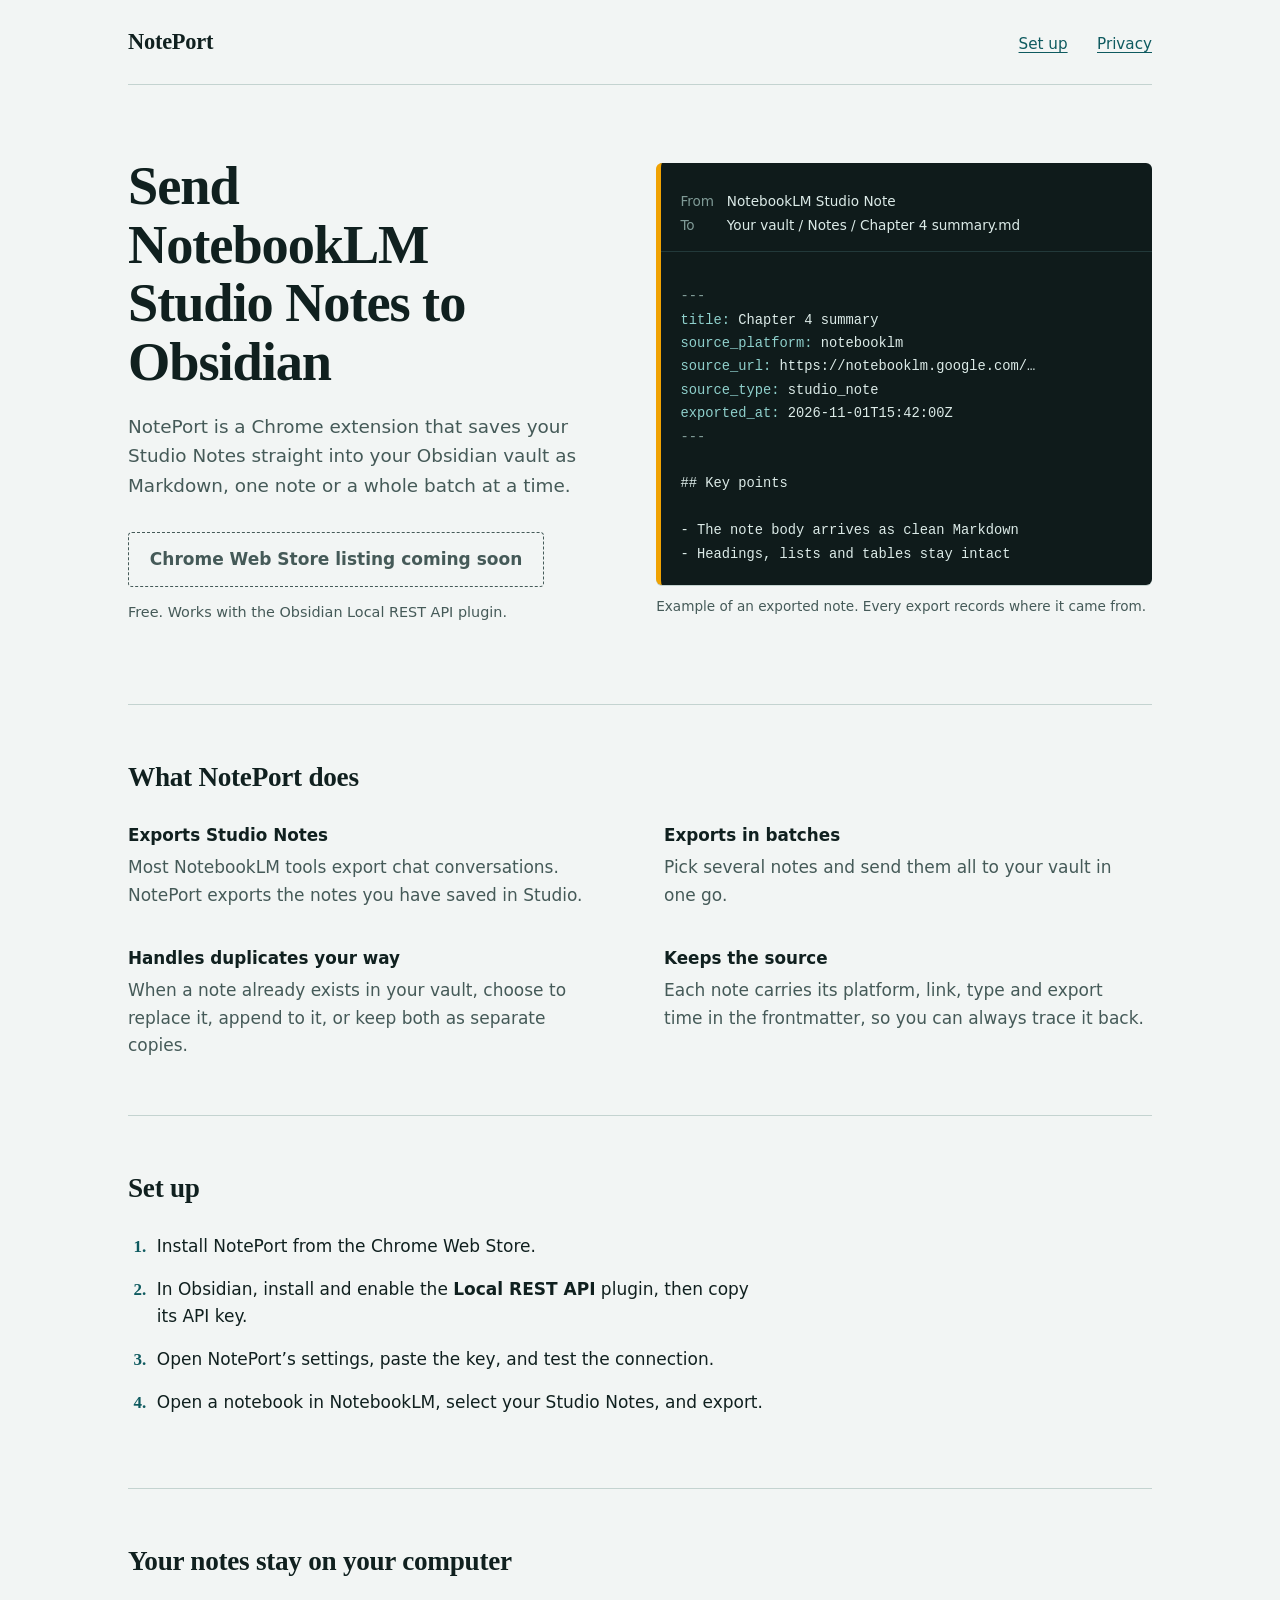
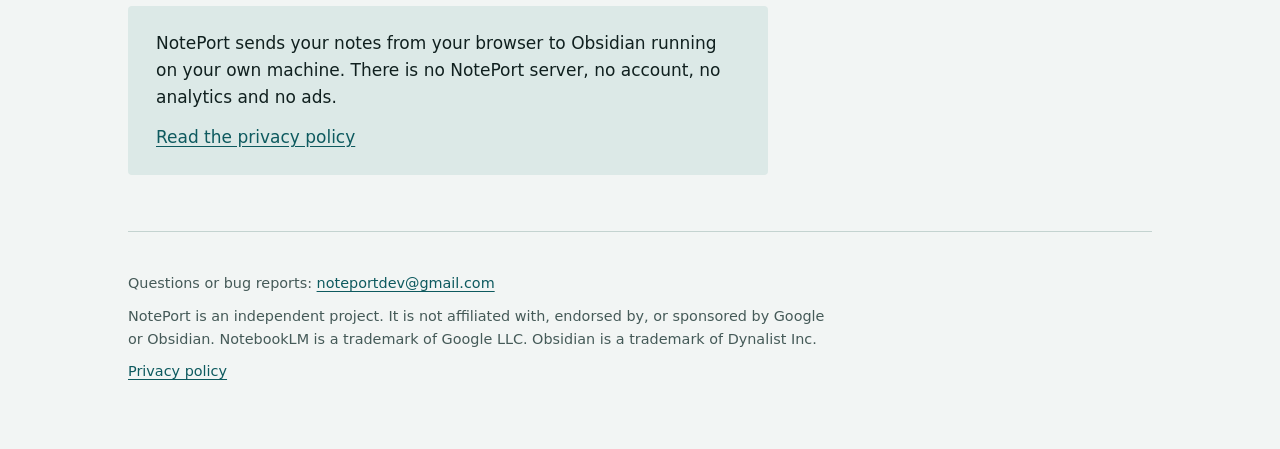
==== index.html @ c2e79715 "Add files via upload" ====
<!DOCTYPE html>
<html lang="en">
<head>
  <meta charset="utf-8">
  <meta name="viewport" content="width=device-width, initial-scale=1">
  <title>NotePort: send NotebookLM Studio Notes to Obsidian</title>
  <meta name="description" content="NotePort is a Chrome extension that exports your NotebookLM Studio Notes into your Obsidian vault as Markdown, with the source kept in the frontmatter.">
  <link rel="icon" href="data:image/svg+xml,%3Csvg xmlns='http://www.w3.org/2000/svg' viewBox='0 0 32 32'%3E%3Crect width='32' height='32' rx='6' fill='%230e5a5f'/%3E%3Cpath d='M9 22V10h4.2c3.2 0 5 1.5 5 3.9s-1.8 3.9-5 3.9H12' fill='none' stroke='%23fff' stroke-width='2.6'/%3E%3Ccircle cx='23' cy='22' r='2.4' fill='%23f0a202'/%3E%3C/svg%3E">
  <link rel="stylesheet" href="style.css">
</head>
<body>
  <div class="wrap">
    <header class="site-header">
      <a class="wordmark" href="/">NotePort</a>
      <nav aria-label="Main">
        <a href="#setup">Set up</a>
        <a href="privacy.html">Privacy</a>
      </nav>
    </header>

    <main>
      <div class="hero">
        <div>
          <h1>Send NotebookLM Studio Notes to Obsidian</h1>
          <p class="lede">NotePort is a Chrome extension that saves your Studio Notes straight into your Obsidian vault as Markdown, one note or a whole batch at a time.</p>
          <!-- Replace this span with: <a class="btn" href="YOUR-CHROME-WEB-STORE-URL">Add to Chrome</a> once the listing is live -->
          <span class="btn" aria-disabled="true">Chrome Web Store listing coming soon</span>
          <p class="fineprint">Free. Works with the Obsidian Local REST API plugin.</p>
        </div>

        <figure style="margin:0">
          <div class="file">
            <dl class="file-route">
              <dt>From</dt>
              <dd>NotebookLM Studio Note</dd>
              <dt>To</dt>
              <dd>Your vault / Notes / Chapter 4 summary.md</dd>
            </dl>
<pre><span class="d">---</span>
<span class="k">title:</span> Chapter 4 summary
<span class="k">source_platform:</span> notebooklm
<span class="k">source_url:</span> https://notebooklm.google.com/…
<span class="k">source_type:</span> studio_note
<span class="k">exported_at:</span> 2026-11-01T15:42:00Z
<span class="d">---</span>

## Key points

- The note body arrives as clean Markdown
- Headings, lists and tables stay intact
</pre>
          </div>
          <figcaption class="caption">Example of an exported note. Every export records where it came from.</figcaption>
        </figure>
      </div>

      <section aria-labelledby="what">
        <h2 id="what">What NotePort does</h2>
        <div class="features">
          <div>
            <h3>Exports Studio Notes</h3>
            <p>Most NotebookLM tools export chat conversations. NotePort exports the notes you have saved in Studio.</p>
          </div>
          <div>
            <h3>Exports in batches</h3>
            <p>Pick several notes and send them all to your vault in one go.</p>
          </div>
          <div>
            <h3>Handles duplicates your way</h3>
            <p>When a note already exists in your vault, choose to replace it, append to it, or keep both as separate copies.</p>
          </div>
          <div>
            <h3>Keeps the source</h3>
            <p>Each note carries its platform, link, type and export time in the frontmatter, so you can always trace it back.</p>
          </div>
        </div>
      </section>

      <section id="setup" aria-labelledby="setup-title">
        <h2 id="setup-title">Set up</h2>
        <ol class="steps">
          <li>Install NotePort from the Chrome Web Store.</li>
          <li>In Obsidian, install and enable the <strong>Local REST API</strong> plugin, then copy its API key.</li>
          <li>Open NotePort’s settings, paste the key, and test the connection.</li>
          <li>Open a notebook in NotebookLM, select your Studio Notes, and export.</li>
        </ol>
      </section>

      <section aria-labelledby="privacy-title">
        <h2 id="privacy-title">Your notes stay on your computer</h2>
        <div class="note-box">
          <p>NotePort sends your notes from your browser to Obsidian running on your own machine. There is no NotePort server, no account, no analytics and no ads.</p>
          <p><a href="privacy.html">Read the privacy policy</a></p>
        </div>
      </section>
    </main>

    <footer class="site-footer">
      <p>Questions or bug reports: <a href="mailto:noteportdev@gmail.com">noteportdev@gmail.com</a></p>
      <p>NotePort is an independent project. It is not affiliated with, endorsed by, or sponsored by Google or Obsidian. NotebookLM is a trademark of Google LLC. Obsidian is a trademark of Dynalist Inc.</p>
      <p><a href="privacy.html">Privacy policy</a></p>
    </footer>
  </div>
</body>
</html>
---- style.css ----
/* NotePort site: no external fonts, scripts or trackers. */

:root {
  --bg: #f2f5f4;
  --ink: #10201f;
  --muted: #455a58;
  --line: #c4d3d0;
  --link: #0e5a5f;
  --tide: #dce9e7;
  --buoy: #f0a202;
  --panel: #0f1b1b;
  --panel-ink: #dcebe8;
  --panel-dim: #7f9a96;
  --panel-key: #8fd0cc;
  --serif: Charter, "Iowan Old Style", "Palatino Linotype", Palatino, Georgia, serif;
  --sans: system-ui, -apple-system, "Segoe UI", Roboto, "Helvetica Neue", Arial, sans-serif;
  --mono: ui-monospace, "SF Mono", Menlo, Consolas, "Liberation Mono", monospace;
}

@media (prefers-color-scheme: dark) {
  :root {
    --bg: #0c1514;
    --ink: #e6f0ee;
    --muted: #9fb7b3;
    --line: #25403d;
    --link: #7fcfcb;
    --tide: #14282a;
    --panel: #07100f;
  }
}

*,
*::before,
*::after {
  box-sizing: border-box;
}

html {
  -webkit-text-size-adjust: 100%;
}

body {
  margin: 0;
  background: var(--bg);
  color: var(--ink);
  font-family: var(--sans);
  font-size: 1.0625rem;
  line-height: 1.6;
}

a {
  color: var(--link);
  text-underline-offset: 0.18em;
}

a:focus-visible,
.btn:focus-visible {
  outline: 3px solid var(--buoy);
  outline-offset: 3px;
  border-radius: 2px;
}

.wrap {
  width: min(100% - 2.5rem, 64rem);
  margin-inline: auto;
}

/* Header */
.site-header {
  display: flex;
  justify-content: space-between;
  align-items: baseline;
  padding-block: 1.5rem;
  border-bottom: 1px solid var(--line);
}

.wordmark {
  font-family: var(--serif);
  font-weight: 700;
  font-size: 1.4rem;
  letter-spacing: -0.01em;
  color: var(--ink);
  text-decoration: none;
}

.site-header nav a {
  margin-left: 1.5rem;
  font-size: 0.95rem;
}

/* Hero */
.hero {
  display: grid;
  grid-template-columns: minmax(0, 1fr) minmax(0, 1.05fr);
  gap: 3.5rem;
  align-items: center;
  padding-block: 4.5rem 5rem;
}

h1 {
  font-family: var(--serif);
  font-size: clamp(2.2rem, 4.6vw, 3.4rem);
  line-height: 1.08;
  letter-spacing: -0.02em;
  margin: 0 0 1.25rem;
  max-width: 14ch;
}

.lede {
  font-size: 1.15rem;
  color: var(--muted);
  max-width: 34rem;
  margin: 0 0 2rem;
}

.btn {
  display: inline-block;
  padding: 0.8rem 1.3rem;
  font: inherit;
  font-weight: 600;
  text-decoration: none;
  border-radius: 4px;
  background: var(--ink);
  color: var(--bg);
}

.btn[aria-disabled="true"] {
  background: transparent;
  color: var(--muted);
  border: 1px dashed var(--muted);
  cursor: default;
}

.fineprint {
  margin: 0.9rem 0 0;
  font-size: 0.9rem;
  color: var(--muted);
}

/* The one memorable element: the exported file */
.file {
  background: var(--panel);
  color: var(--panel-ink);
  border-radius: 6px;
  border-left: 5px solid var(--buoy);
  overflow: hidden;
  box-shadow: 0 1px 0 var(--line);
}

.file-route {
  padding: 0.9rem 1.2rem;
  font-size: 0.85rem;
  color: var(--panel-dim);
  border-bottom: 1px solid #22393a;
  display: grid;
  grid-template-columns: auto 1fr;
  gap: 0.15rem 0.8rem;
}

.file-route dt {
  margin: 0;
}

.file-route dd {
  margin: 0;
  color: var(--panel-ink);
  overflow-wrap: anywhere;
}

.file pre {
  margin: 0;
  padding: 1.2rem;
  font-family: var(--mono);
  font-size: 0.86rem;
  line-height: 1.7;
  overflow-x: auto;
}

.file .k {
  color: var(--panel-key);
}

.file .d {
  color: var(--panel-dim);
}

.caption {
  margin: 0.7rem 0 0;
  font-size: 0.85rem;
  color: var(--muted);
}

/* Content sections */
section {
  padding-block: 3.5rem;
  border-top: 1px solid var(--line);
}

h2 {
  font-family: var(--serif);
  font-size: 1.7rem;
  line-height: 1.2;
  letter-spacing: -0.01em;
  margin: 0 0 1.75rem;
}

h3 {
  font-size: 1.05rem;
  margin: 0 0 0.35rem;
}

.features {
  display: grid;
  grid-template-columns: repeat(2, minmax(0, 1fr));
  gap: 2.25rem 3rem;
}

.features p {
  margin: 0;
  color: var(--muted);
  max-width: 30rem;
}

.steps {
  margin: 0;
  padding-left: 1.4rem;
  max-width: 40rem;
}

.steps li {
  margin-bottom: 1rem;
  padding-left: 0.4rem;
}

.steps li::marker {
  font-family: var(--serif);
  font-weight: 700;
  color: var(--link);
}

.note-box {
  background: var(--tide);
  padding: 1.5rem 1.75rem;
  border-radius: 4px;
  max-width: 40rem;
}

.note-box p {
  margin: 0 0 0.75rem;
}

.note-box p:last-child {
  margin-bottom: 0;
}

/* Footer */
.site-footer {
  padding-block: 2.5rem 3.5rem;
  border-top: 1px solid var(--line);
  font-size: 0.9rem;
  color: var(--muted);
}

.site-footer p {
  margin: 0 0 0.6rem;
  max-width: 44rem;
}

/* Privacy policy page */
.doc {
  max-width: 42rem;
  padding-block: 3.5rem 4rem;
}

.doc h1 {
  max-width: none;
  font-size: clamp(2rem, 4vw, 2.6rem);
  margin-bottom: 0.5rem;
}

.doc h2 {
  font-size: 1.35rem;
  margin: 2.5rem 0 0.75rem;
}

.doc p,
.doc li {
  max-width: 40rem;
}

.doc ul {
  padding-left: 1.3rem;
}

.doc li {
  margin-bottom: 0.5rem;
}

.meta {
  color: var(--muted);
  margin: 0 0 2rem;
}

.summary {
  background: var(--tide);
  border-left: 5px solid var(--buoy);
  padding: 1.1rem 1.4rem;
  border-radius: 0 4px 4px 0;
  margin-bottom: 2rem;
}

.summary p {
  margin: 0;
}

@media (max-width: 52rem) {
  .hero {
    grid-template-columns: minmax(0, 1fr);
    gap: 2.5rem;
    padding-block: 3rem 3.5rem;
  }

  .features {
    grid-template-columns: minmax(0, 1fr);
  }
}
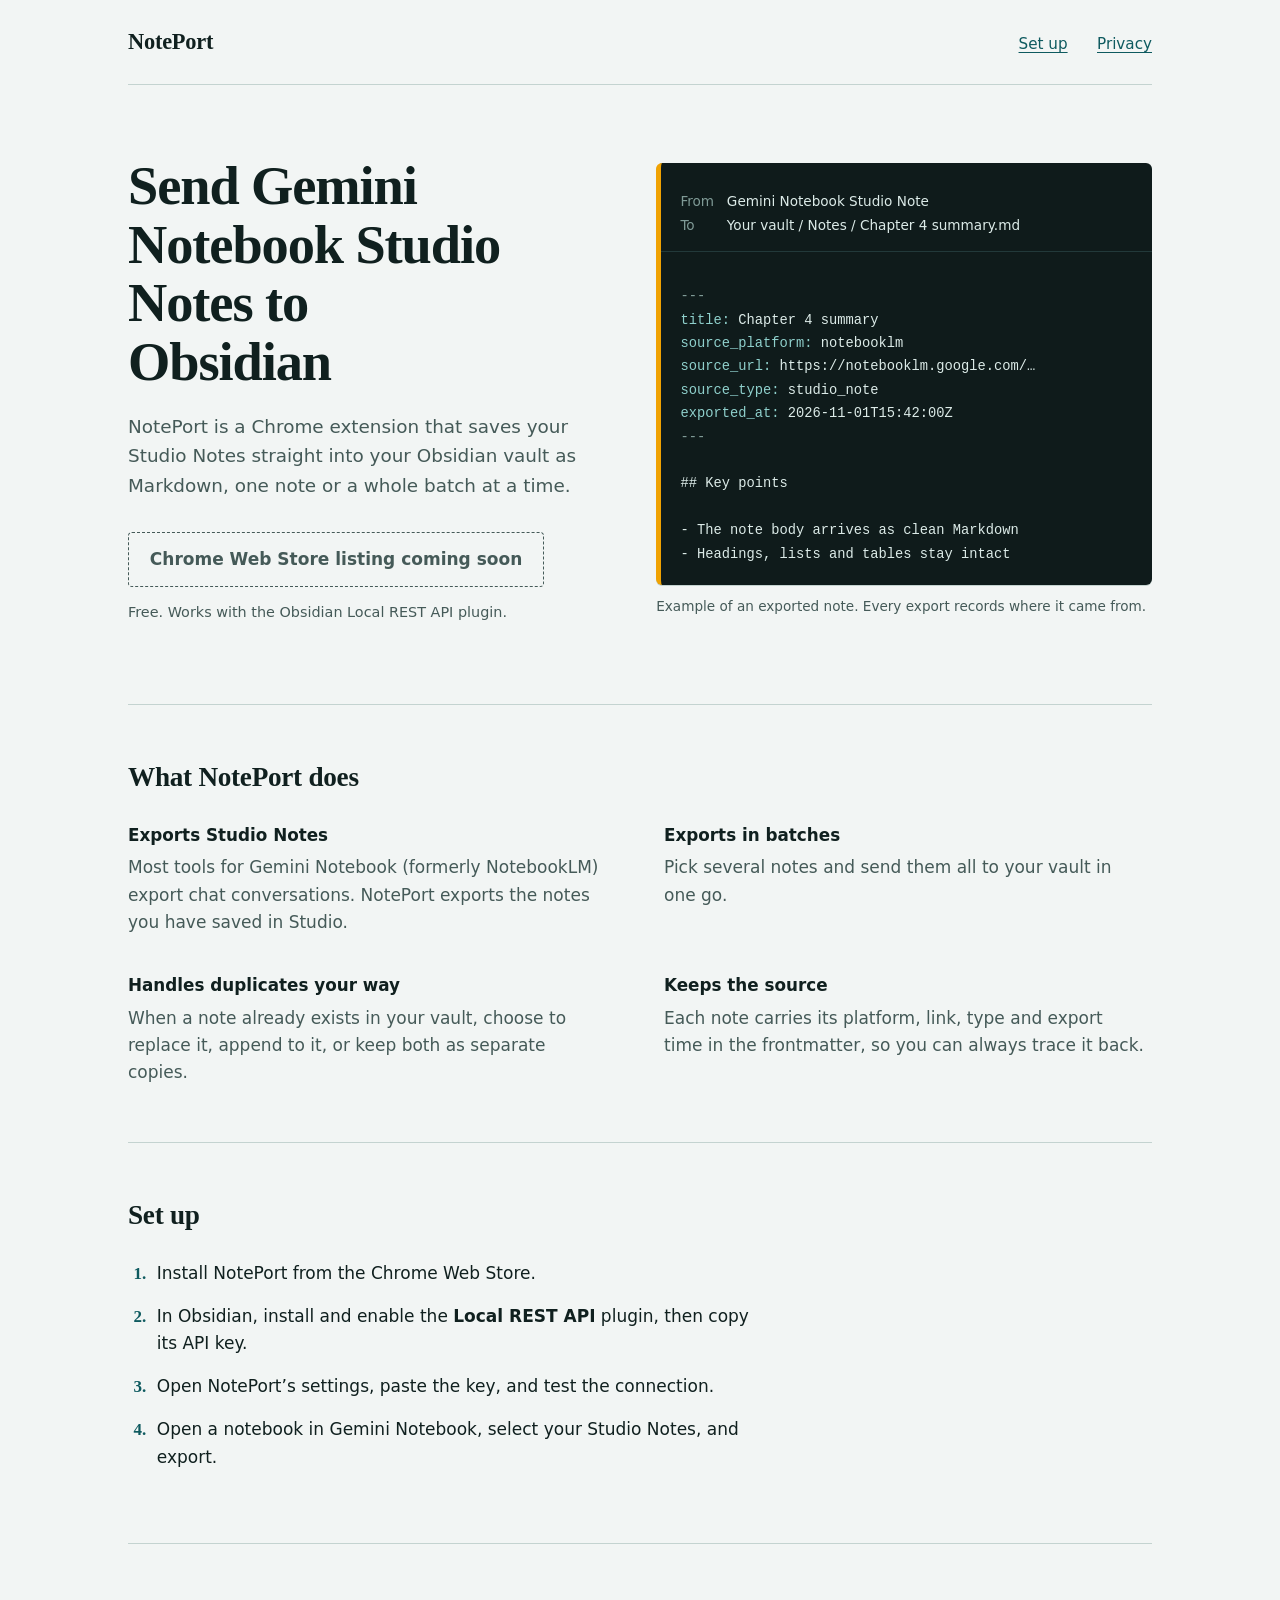
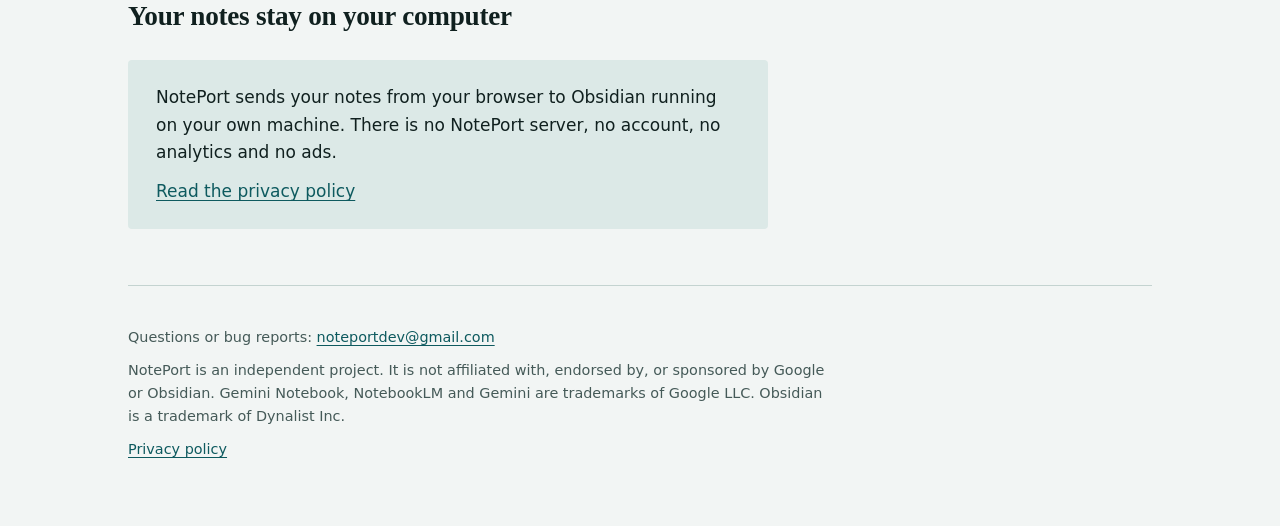
==== commit 69ce4a85: "Rename index (1).html to index.html" ====
--- a/index.html
+++ b/index.html
@@ -3,8 +3,8 @@
 <head>
   <meta charset="utf-8">
   <meta name="viewport" content="width=device-width, initial-scale=1">
-  <title>NotePort: send NotebookLM Studio Notes to Obsidian</title>
-  <meta name="description" content="NotePort is a Chrome extension that exports your NotebookLM Studio Notes into your Obsidian vault as Markdown, with the source kept in the frontmatter.">
+  <title>NotePort: send Gemini Notebook Studio Notes to Obsidian</title>
+  <meta name="description" content="NotePort is a Chrome extension that exports your Gemini Notebook (formerly NotebookLM) Studio Notes into your Obsidian vault as Markdown, with the source kept in the frontmatter.">
   <link rel="icon" href="data:image/svg+xml,%3Csvg xmlns='http://www.w3.org/2000/svg' viewBox='0 0 32 32'%3E%3Crect width='32' height='32' rx='6' fill='%230e5a5f'/%3E%3Cpath d='M9 22V10h4.2c3.2 0 5 1.5 5 3.9s-1.8 3.9-5 3.9H12' fill='none' stroke='%23fff' stroke-width='2.6'/%3E%3Ccircle cx='23' cy='22' r='2.4' fill='%23f0a202'/%3E%3C/svg%3E">
   <link rel="stylesheet" href="style.css">
 </head>
@@ -21,7 +21,7 @@
     <main>
       <div class="hero">
         <div>
-          <h1>Send NotebookLM Studio Notes to Obsidian</h1>
+          <h1>Send Gemini Notebook Studio Notes to Obsidian</h1>
           <p class="lede">NotePort is a Chrome extension that saves your Studio Notes straight into your Obsidian vault as Markdown, one note or a whole batch at a time.</p>
           <!-- Replace this span with: <a class="btn" href="YOUR-CHROME-WEB-STORE-URL">Add to Chrome</a> once the listing is live -->
           <span class="btn" aria-disabled="true">Chrome Web Store listing coming soon</span>
@@ -32,7 +32,7 @@
           <div class="file">
             <dl class="file-route">
               <dt>From</dt>
-              <dd>NotebookLM Studio Note</dd>
+              <dd>Gemini Notebook Studio Note</dd>
               <dt>To</dt>
               <dd>Your vault / Notes / Chapter 4 summary.md</dd>
             </dl>
@@ -59,7 +59,7 @@
         <div class="features">
           <div>
             <h3>Exports Studio Notes</h3>
-            <p>Most NotebookLM tools export chat conversations. NotePort exports the notes you have saved in Studio.</p>
+            <p>Most tools for Gemini Notebook (formerly NotebookLM) export chat conversations. NotePort exports the notes you have saved in Studio.</p>
           </div>
           <div>
             <h3>Exports in batches</h3>
@@ -82,7 +82,7 @@
           <li>Install NotePort from the Chrome Web Store.</li>
           <li>In Obsidian, install and enable the <strong>Local REST API</strong> plugin, then copy its API key.</li>
           <li>Open NotePort’s settings, paste the key, and test the connection.</li>
-          <li>Open a notebook in NotebookLM, select your Studio Notes, and export.</li>
+          <li>Open a notebook in Gemini Notebook, select your Studio Notes, and export.</li>
         </ol>
       </section>
 
@@ -97,7 +97,7 @@
 
     <footer class="site-footer">
       <p>Questions or bug reports: <a href="mailto:noteportdev@gmail.com">noteportdev@gmail.com</a></p>
-      <p>NotePort is an independent project. It is not affiliated with, endorsed by, or sponsored by Google or Obsidian. NotebookLM is a trademark of Google LLC. Obsidian is a trademark of Dynalist Inc.</p>
+      <p>NotePort is an independent project. It is not affiliated with, endorsed by, or sponsored by Google or Obsidian. Gemini Notebook, NotebookLM and Gemini are trademarks of Google LLC. Obsidian is a trademark of Dynalist Inc.</p>
       <p><a href="privacy.html">Privacy policy</a></p>
     </footer>
   </div>
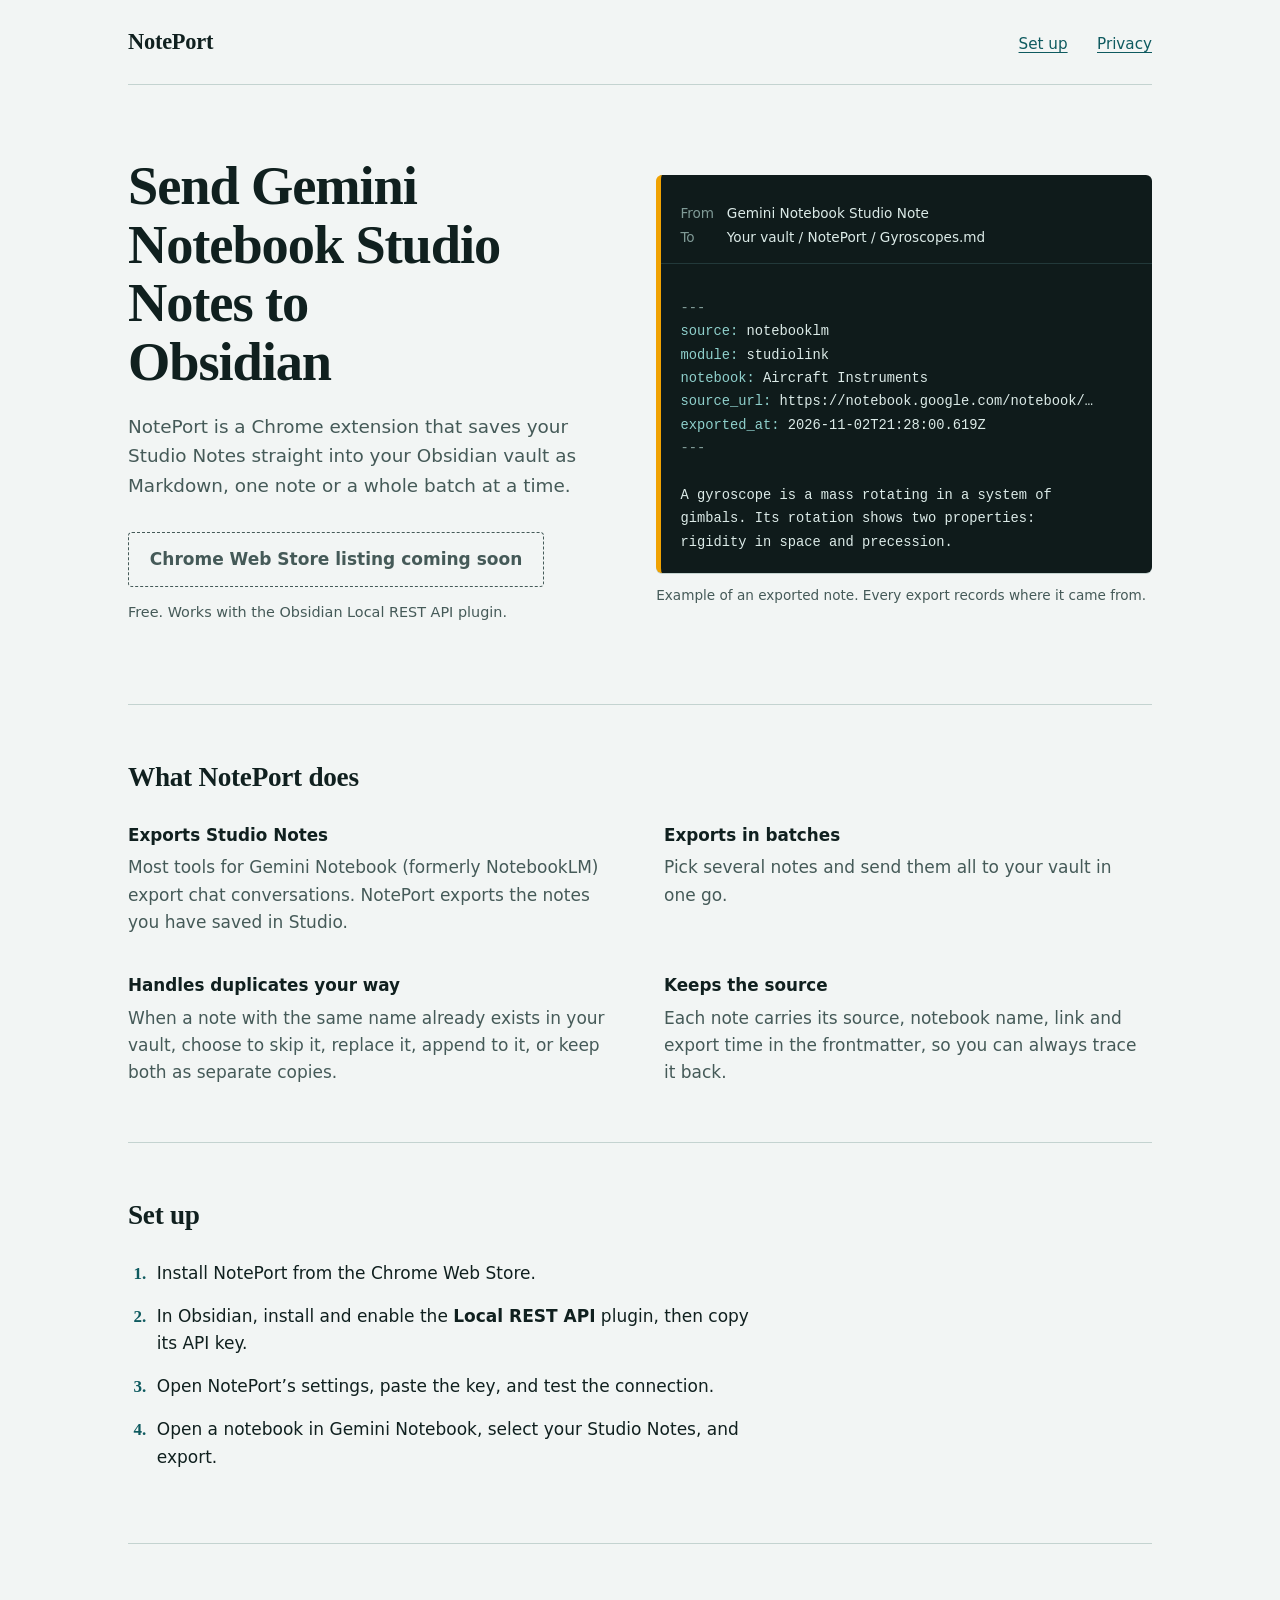
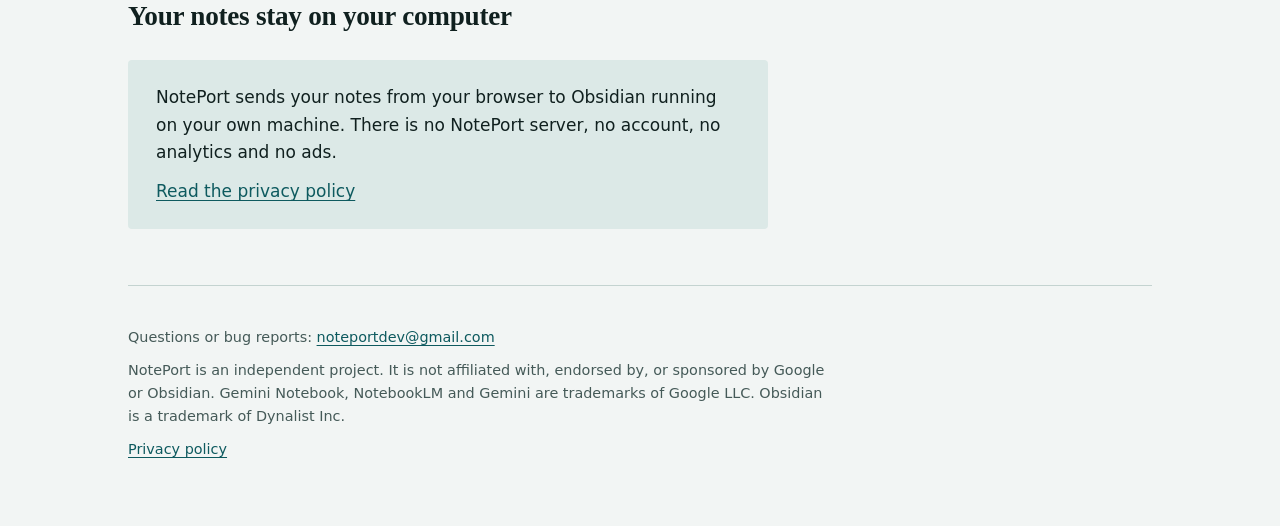
==== commit 6dc7e83b: "Update homepage for store submission" ====
--- a/index.html
+++ b/index.html
@@ -34,20 +34,19 @@
               <dt>From</dt>
               <dd>Gemini Notebook Studio Note</dd>
               <dt>To</dt>
-              <dd>Your vault / Notes / Chapter 4 summary.md</dd>
+              <dd>Your vault / NotePort / Gyroscopes.md</dd>
             </dl>
 <pre><span class="d">---</span>
-<span class="k">title:</span> Chapter 4 summary
-<span class="k">source_platform:</span> notebooklm
-<span class="k">source_url:</span> https://notebooklm.google.com/…
-<span class="k">source_type:</span> studio_note
-<span class="k">exported_at:</span> 2026-11-01T15:42:00Z
+<span class="k">source:</span> notebooklm
+<span class="k">module:</span> studiolink
+<span class="k">notebook:</span> Aircraft Instruments
+<span class="k">source_url:</span> https://notebook.google.com/notebook/…
+<span class="k">exported_at:</span> 2026-11-02T21:28:00.619Z
 <span class="d">---</span>
 
-## Key points
-
-- The note body arrives as clean Markdown
-- Headings, lists and tables stay intact
+A gyroscope is a mass rotating in a system of
+gimbals. Its rotation shows two properties:
+rigidity in space and precession.
 </pre>
           </div>
           <figcaption class="caption">Example of an exported note. Every export records where it came from.</figcaption>
@@ -67,11 +66,11 @@
           </div>
           <div>
             <h3>Handles duplicates your way</h3>
-            <p>When a note already exists in your vault, choose to replace it, append to it, or keep both as separate copies.</p>
+            <p>When a note with the same name already exists in your vault, choose to skip it, replace it, append to it, or keep both as separate copies.</p>
           </div>
           <div>
             <h3>Keeps the source</h3>
-            <p>Each note carries its platform, link, type and export time in the frontmatter, so you can always trace it back.</p>
+            <p>Each note carries its source, notebook name, link and export time in the frontmatter, so you can always trace it back.</p>
           </div>
         </div>
       </section>
